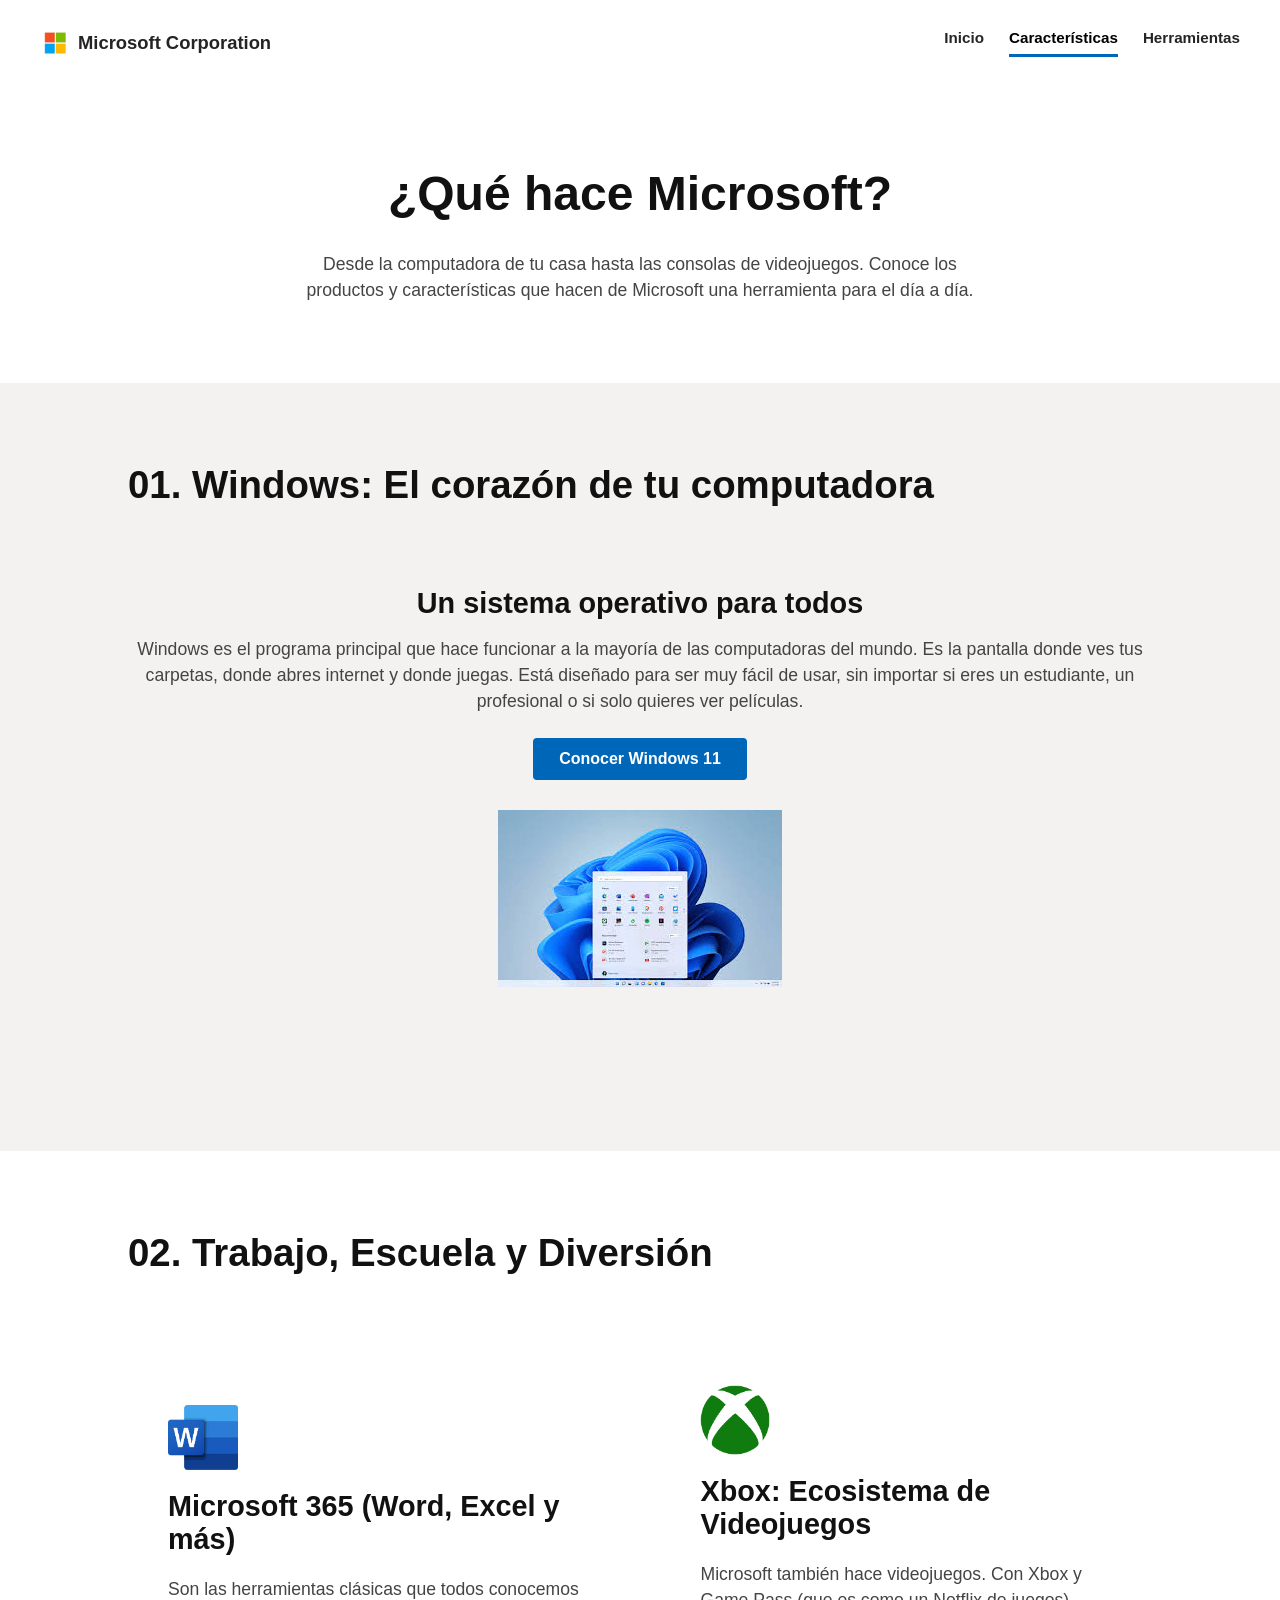
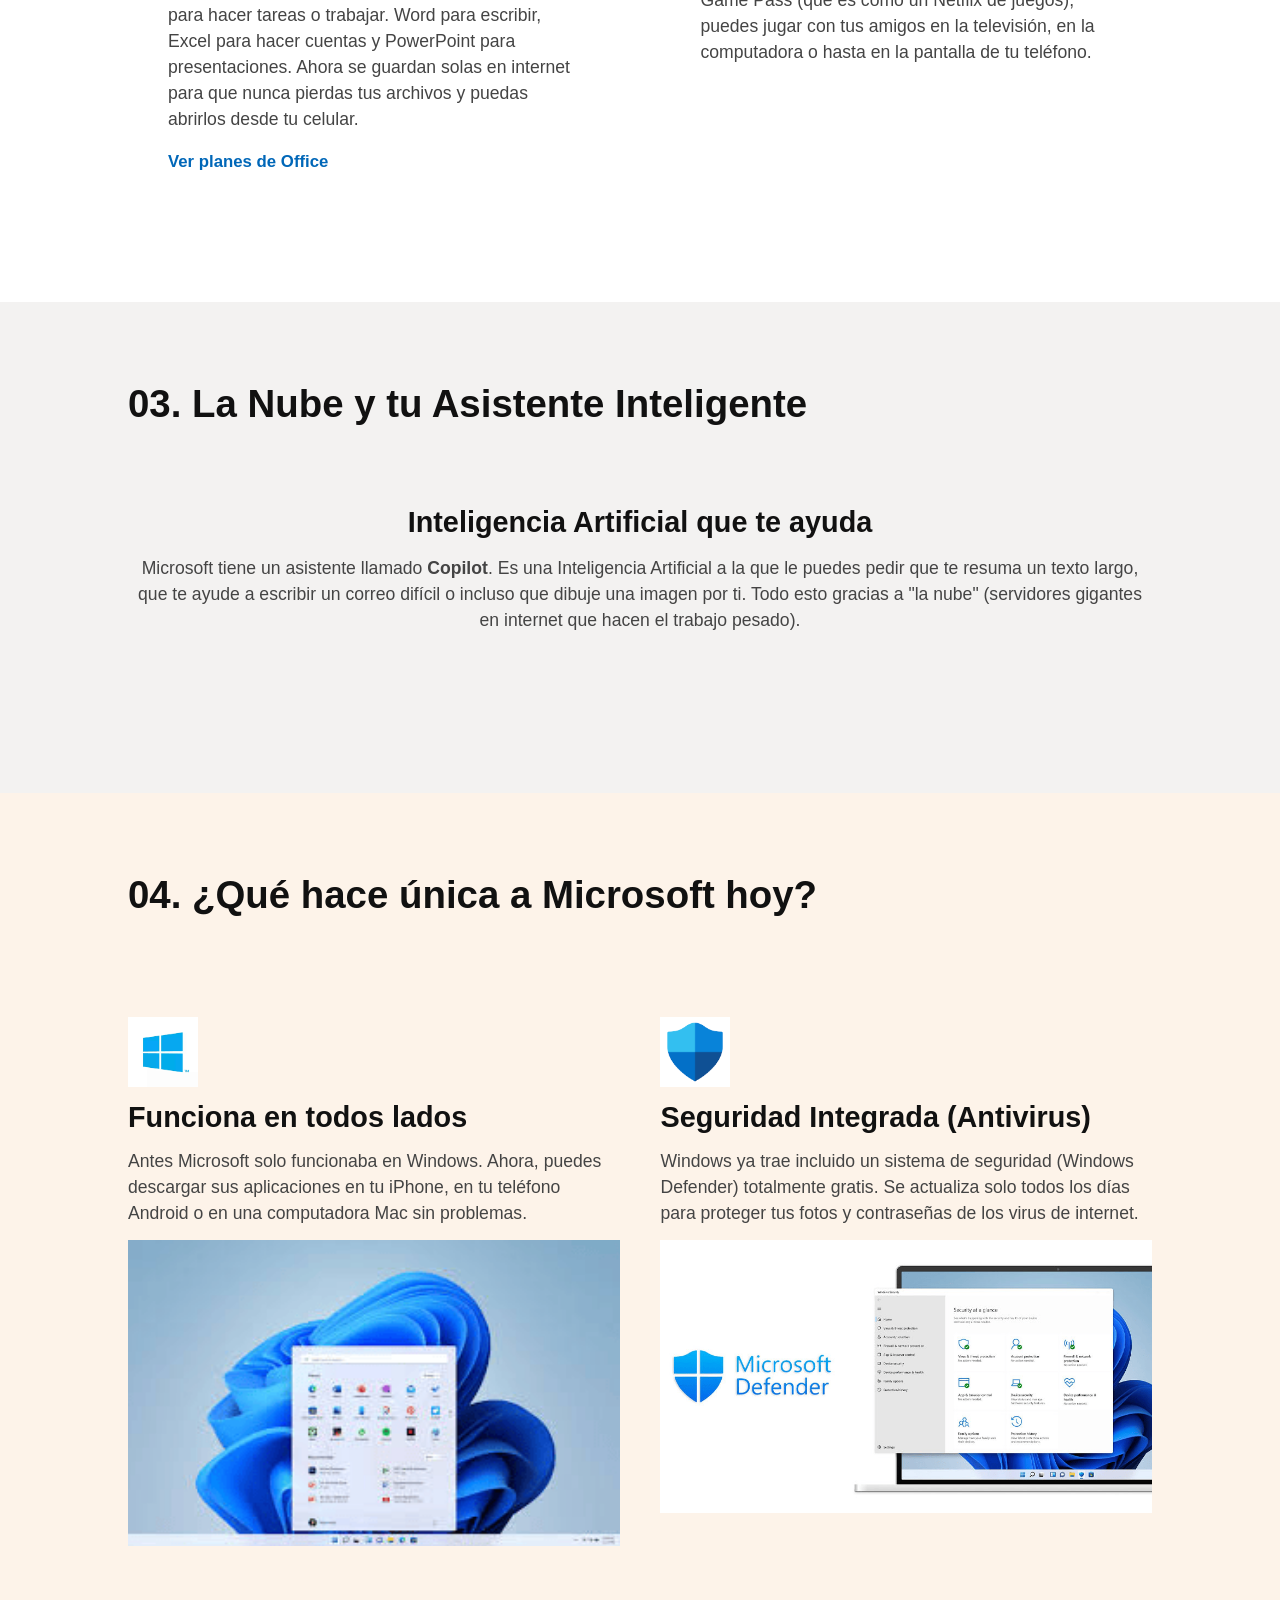
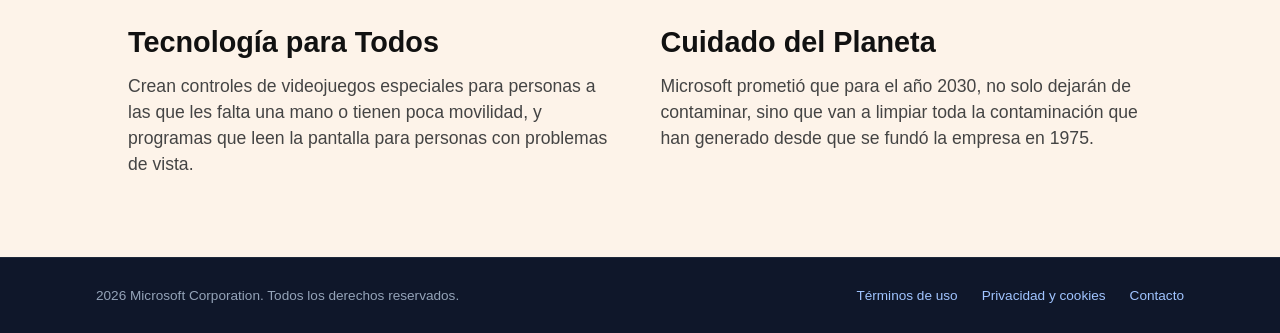
==== pages/caracteristicas.html @ bf05ff3e "saved" ====
<!DOCTYPE html>
<html lang="es">

<head>
    <meta charset="UTF-8">
    <meta name="viewport" content="width=device-width, initial-scale=1.0">
    <title>Microsoft Corporation</title>
    <link rel="stylesheet" href="../static/css/style.css">
</head>

<body>
    <header class="encabezado">
    <div class="bloque-logo">
        <img src="../static/images/descarga_(1).png" alt="Microsoft Logo" class="icono-microsoft">
        <span class="nombre-sitio">Microsoft Corporation</span>
    </div>
        <nav class="nav">
        <a href="../index.html" class="enlace-nav hover">Inicio</a>
        <a href="../pages/caracteristicas.html" class="enlace-nav-activo hover">Características</a>
        <a href="herramientas.html" class="enlace-nav hover">Herramientas</a>
        </nav>
    </header>

<main class="seccion-herramientas">
        <div class="fondo-blanco">
            <h1 class="titulo-herramientas">¿Qué hace Microsoft?</h1>
            <p class="info-herramienta" style="text-align: center; max-width: 700px; margin: 0 auto;">
                Desde la computadora de tu casa hasta las consolas de videojuegos. Conoce los productos y características que hacen de Microsoft una herramienta para el día a día.
            </p>
        </div>
        <section class="fondo-gris">
            <h2 class="funcion">01. Windows: El corazón de tu computadora</h2>
            <div class="bloque-impacto-masivo">
                <div class="bloque-impacto-texto">
                    <h3 class="titulo-herramienta">Un sistema operativo para todos</h3>
                    <p class="info-herramienta">
                        Windows es el programa principal que hace funcionar a la mayoría de las computadoras del mundo. Es la pantalla donde ves tus carpetas, donde abres internet y donde juegas. Está diseñado para ser muy fácil de usar, sin importar si eres un estudiante, un profesional o si solo quieres ver películas.
                    </p>
                    <div class="bloque-botones">
                        <button class="boton-primario-azul hover3">Conocer Windows 11</button>
                    </div>
                </div>
                <div class="contenedor-foto">
                    <img src="../static/images/escritorio_11.png" alt="Escritorio de Windows" class="imagen-rectangulo hover3">
                </div>
            </div>
        </section>
        <section class="fondo-blanco">
            <h2 class="funcion">02. Trabajo, Escuela y Diversión</h2>
            <div class="galeria-variedad-de-dos">
                <div class="tarjeta-mediana tarjeta-extensa">
                    <img src="../static/images/word.png" alt="Logo de Office" class="imagen-cuadrada-mediana hover3">
                    <h3 class="titulo-herramienta">Microsoft 365 (Word, Excel y más)</h3>
                    <p class="info-herramienta">
                        Son las herramientas clásicas que todos conocemos para hacer tareas o trabajar. Word para escribir, Excel para hacer cuentas y PowerPoint para presentaciones. Ahora se guardan solas en internet para que nunca pierdas tus archivos y puedas abrirlos desde tu celular.
                    </p>
                    <a href="#" class="enlace-letra-interactiva hover2">Ver planes de Office</a>
                </div>
                <div class="tarjeta-mediana tarjeta-compacta">
                    <img src="../static/images/xbox.png" alt="Logo de Xbox" class="imagen-cuadrada-mediana hover3">
                    <h3 class="titulo-herramienta">Xbox: Ecosistema de Videojuegos</h3>
                    <p class="info-herramienta">
                        Microsoft también hace videojuegos. Con Xbox y Game Pass (que es como un Netflix de juegos), puedes jugar con tus amigos en la televisión, en la computadora o hasta en la pantalla de tu teléfono.
                    </p>
                </div>
            </div>
        </section>
        <section class="fondo-gris">
            <h2 class="funcion">03. La Nube y tu Asistente Inteligente</h2>
            <div class="bloque-impacto-masivo">
                <div class="bloque-impacto-texto">
                    <h3 class="titulo-herramienta">Inteligencia Artificial que te ayuda</h3>
                    <p class="info-herramienta">
                        Microsoft tiene un asistente llamado <strong>Copilot</strong>. Es una Inteligencia Artificial a la que le puedes pedir que te resuma un texto largo, que te ayude a escribir un correo difícil o incluso que dibuje una imagen por ti. Todo esto gracias a "la nube" (servidores gigantes en internet que hacen el trabajo pesado).
                        </p>
                </div>
            </div>
        </section>
        <section class="fondo-crema">
            <h2 class="funcion">04. ¿Qué hace única a Microsoft hoy?</h2>
            <div class="lista-informacion-densa">
                
                <div class="bloque-texto-puro">
                    <img src="../static/images/descarga_(4).png" class="imagen-cuadrada-mediana hover3" alt="windoes11">
                    <h3 class="titulo-herramienta">Funciona en todos lados</h3>
                    <p class="info-herramienta">
                        Antes Microsoft solo funcionaba en Windows. Ahora, puedes descargar sus aplicaciones en tu iPhone, en tu teléfono Android o en una computadora Mac sin problemas.
                    </p>
                    <img src="../static/images/escritorio_11.png" class="imagen-cuadrada-grande hover3" alt="escritorio">
                </div>
                <div class="bloque-texto-puro">
                    <img src="../static/images/descarga_(3).png" class="imagen-cuadrada-mediana hover3" alt="defender1">
                    <h3 class="titulo-herramienta">Seguridad Integrada (Antivirus)</h3>
                    <p class="info-herramienta">
                        Windows ya trae incluido un sistema de seguridad (Windows Defender) totalmente gratis. Se actualiza solo todos los días para proteger tus fotos y contraseñas de los virus de internet.
                    </p>
                    <img src="../static/images/imagen_(5).png" class="imagen-cuadrada-grande hover3" alt="defender">
                </div>
                <div class="bloque-texto-puro">
                    <h3 class="titulo-herramienta">Tecnología para Todos</h3>
                    <p class="info-herramienta">
                        Crean controles de videojuegos especiales para personas a las que les falta una mano o tienen poca movilidad, y programas que leen la pantalla para personas con problemas de vista.
                    </p>
                </div>
                <div class="bloque-texto-puro">
                    <h3 class="titulo-herramienta">Cuidado del Planeta</h3>
                    <p class="info-herramienta">
                        Microsoft prometió que para el año 2030, no solo dejarán de contaminar, sino que van a limpiar toda la contaminación que han generado desde que se fundó la empresa en 1975.
                    </p>
                </div>
            </div>
        </section>
    </main>
<footer class="footer-institucional">
        <div class="contenido-footer">
            <p class="texto-copyright">2026 Microsoft Corporation. Todos los derechos reservados.</p>
            <div class="enlaces-footer">
                <a href="#" class="enlace-footer-item hover4">Términos de uso</a>
                <a href="#" class="enlace-footer-item hover4">Privacidad y cookies</a>
                <a href="#" class="enlace-footer-item hover4">Contacto</a>
            </div>
        </div>
    </footer>
</body>

</html>
---- static/css/style.css ----
* {
    margin: 0px;
    padding: 0px;
    box-sizing: border-box;
}

body {
    background-color: #ECF0F1;
    font-family: Arial, Helvetica, sans-serif;
}

.encabezado {
    width: 100%;
    display: flex;
    flex-direction: row;
    justify-content: space-between;
    align-items: center;            /* Centra verticalmente el logo y el bloque de navegación */
    padding: 20px 40px;
    box-sizing: border-box;
    background-color: #ffffff;
}

/* --- LOGO --- */
.bloque-logo {
    display: flex;
    flex-direction: row;
    align-items: center;
    gap: 8px;
}

.icono-microsoft {
    width: 30px;
}

.nombre-sitio {
    font-size: 1.15rem;
    font-weight: bold;
    color: #242424;
}

.img {
    width: 30px;
}

.nav {
    display: flex;
    align-items: center;
    gap: 25px;                      /* Separación limpia entre los tres enlaces */
    color: black;
}

.enlace {
    color: black;
    text-decoration: none;
    font-size: 1rem;
    cursor: pointer;
}

.activo {
    color: black;
}

.contenedor-principal {
    display: flex;
    justify-content: center;
    padding: 48px 16px;
}

.pie-de-pagina {
    background-color: #091F2C;
    color: #FFFFFF;
    padding: 20px 20px;
    margin-top: auto;
    font-size: 0.9rem;
}

.footer-contenido {
    display: flex;
    flex-direction: column;
    align-items: center;
    gap: 15px;
    max-width: 900px;
    margin: 0 auto;
}

.footer-enlaces {
    display: flex;
    gap: 20px;
}

.footer-enlaces a {
    color: #A0C4FF;
    text-decoration: none;
}

.boton-principal {
    background-color: #091F2C;
    color: white;
    border: none;
    padding: 12px 24px;
    font-size: 1rem;
    font-weight: 600;
    cursor: pointer;
    border-radius: 6px;
}

.boton-secundario {
    background-color: white;
    color: #091F2C;
    border: 2px solid #091F2C;
    padding: 12px 24px;
    font-size: 1rem;
    font-weight: 600;
    cursor: pointer;
    border-radius: 6px;
}

.e {
    display: block;
    margin: 0 auto;
    border-radius: 15px;
    box-shadow: 0px 5px 15px rgba(0, 0, 0, 0.2);
}

.p {
    text-align: center;
    font-size: 1.05rem;
}

.imagen-cuadrada-grande {
    width: auto;
    height: auto;
}

/* --- TRANSICIONES E INTERACCIONES --- */
.hover {
    transition: transform 0.3s ease, margin-left 1s ease;
}

.hover:hover {
    transform: scale(1.05);
    margin-left: 5px;
    color: gray;
}

.hover2 {
    transition: transform 0.3s ease, margin-right 1s ease;
}

.hover2:hover {
    transform: scale(1.1);
    margin-right: 10px;
}

.hover3 {
    transition: transform 0.3s ease, margin-right 1s ease;
}

.hover3:hover {
    transform: scale(1.1);
}

.hover4 {
    transition: transform 0.3s ease, margin-right 1s ease, color 0.3s ease;
}

.hover4:hover {
    transform: scale(1.1);
    color: #FFFFFF;
    text-decoration: underline;
}

/* INDEX o INICIO */
/* ==========================================================================
   RÉPLICA CON ALINEACIÓN SIMÉTRICA USANDO COLORES BASE
   ========================================================================== */

.body-inicio {
    margin: 0px;
    background-color: #ffffff;
}




/* ENLACES NORMALES */
.enlace-nav {
    text-decoration: none;
    font-size: 0.95rem;
    font-weight: bold;
    color: #242424;
    
    /* El secreto de la alineación: espacio abajo y un borde del mismo color del fondo */
    padding-bottom: 8px;           
    border-bottom: 3px solid #ffffff; 
    
    transition: color 0.3s ease, border-color 0.3s ease;
}

/* Transición al pasar el cursor por un enlace normal */
.enlace-nav:hover {
    color: #000000;
    border-color: #0067b8;          /* Pasa de blanco a azul de forma suave */
}

/* ENLACE ACTIVO (Ecosistema) */
.enlace-nav-activo {
    text-decoration: none;
    font-size: 0.95rem;
    font-weight: bold;
    color: #000000;
    
    /* Mismo espacio exacto para que no se desfase con los demás */
    padding-bottom: 8px;           
    border-bottom: 3px solid #0067b8; /* Su borde es azul por defecto */
    
    transition: color 0.3s ease, border-color 0.3s ease;
}

/* Al pasar el cursor sobre el activo, se mantiene azul y firme */
.enlace-nav-activo:hover {
    color: #000000;
    border-color: #0067b8;
}


/* ==========================================================================
   HOJA DE ESTILOS DE ALTA PRECISIÓN (SOLO CLASES SIMPLES)
   ========================================================================== */

body {
    margin: 0px;
    font-family: 'Segoe UI', SegoeUI, Tahoma, Geneva, Verdana, sans-serif;
    background-color: #ffffff;
    color: #242424;
    /* Gris oscuro corporativo en lugar de negro puro */
    display: flex;
    flex-direction: column;
    align-items: center;
}

.contenido-global {
    width: 100%;
    display: flex;
    flex-direction: column;
    align-items: center;
    font-family: 'Segoe UI', Tahoma, Geneva, Verdana, sans-serif;
}

/* --- HEADER / NAV SUPERIOR --- */
.navegacion-principal {
    width: 85%;
    max-width: 1600px;
    /* Evita que se deforme en pantallas gigantes */
    display: flex;
    flex-direction: row;
    justify-content: space-between;
    align-items: center;
    padding: 15px 0px;
    /* Espaciado vertical exacto */
}

.logo-contenedor {
    display: flex;
    flex-direction: row;
    align-items: center;
}

.enlace-logo {
    display: flex;
    flex-direction: row;
    align-items: center;
    gap: 12px;
    /* Separación exacta entre logo y texto */
    text-decoration: none;
    color: #242424;
}

.imagen-logo {
    width: 23px;
    /* Tamaño proporcional del icono */
}

.texto-logo {
    font-size: 1.1rem;
    font-weight: 600;
    /* Peso tipográfico corporativo semibold */
    margin: 0px;
}

.enlaces-contenedor {
    display: flex;
    flex-direction: row;
    gap: 24px;
    /* Espaciado del menú de navegación */
}

.enlace-menu {
    text-decoration: none;
    font-size: 0.9rem;
    color: #0067b8;
    /* Azul clásico institucional */
    font-weight: 500;
}

/* --- SECCIÓN 1: BIENVENIDA (Banner con contraste suave) --- */
.seccion-bienvenida {
    width: 85%;
    max-width: 1600px;
    background-color: #f2f2f2;
    /* Gris claro de fondo de los banners de MS */
    display: flex;
    flex-direction: row;
    justify-content: space-between;
    align-items: center;
    padding: 60px 50px;
    /* Mayor padding interior para dar aire al diseño */
    box-sizing: border-box;
    margin-top: 10px;
}

.texto-bienvenida {
    width: 50%;
    display: flex;
    flex-direction: column;
    gap: 16px;
}

.titulo-principal {
    font-size: 2.3rem;
    font-weight: 600;
    color: #000000;
    margin: 0px;
}

.parrafo-bienvenida {
    font-size: 1.05rem;
    line-height: 1.5;
    color: #242424;
    margin: 0px;
}

.imagen-bienvenida {
    width: 40%;
    display: flex;
    justify-content: center;
}

.imagen-bienvenida-asset {
    width: 80%;
    /* Tamaño controlado para que no sature la vista */
    height: auto;
}

/* --- SECCIÓN 2: SECTORES (Tarjetas Estilizadas) --- */
.seccion-sectores {
    width: 85%;
    max-width: 1600px;
    display: flex;
    flex-direction: column;
    padding: 60px 0px;
}

.titulo-centrado {
    font-size: 2rem;
    font-weight: 600;
    text-align: center;
    color: #242424;
    margin: 0px;
    padding-bottom: 40px;
}

.columnas-sectores {
    display: flex;
    flex-direction: row;
    justify-content: space-between;
}

.columna-sector {
    width: 31%;
    background-color: #ffffff;
    display: flex;
    flex-direction: column;
    border: 1px solid #e6e6e6;
    /* Borde suave sutil */
}

.encabezado-tarjeta {
    height: 8px;
    /* Barra de color superior delgada como en la captura */
}

/* Degradados lineales e intensidades corporativas exactas */
.barra-azul {
    background: linear-gradient(90deg, #0078d4, #00bcf2);
}

.barra-verde {
    background: linear-gradient(90deg, #107c41, #109b53);
}

.barra-morada {
    background: linear-gradient(90deg, #8660a9, #b184dd);
}

.cuerpo-tarjeta {
    padding: 24px;
    /* Espaciado generoso interno */
    display: flex;
    flex-direction: column;
    gap: 12px;
}

.titulo-tarjeta {
    font-size: 1.25rem;
    font-weight: 600;
    color: #242424;
    margin: 0px;
}

.texto-tarjeta {
    font-size: 0.95rem;
    line-height: 1.45;
    color: #616161;
    /* Gris más suave para textos secundarios */
    margin: 0px;
}

/* --- SECCIÓN 3: DESARROLLADORES (Consola) --- */
.seccion-desarrolladores {
    width: 85%;
    max-width: 1600px;
    display: flex;
    flex-direction: row;
    justify-content: space-between;
    align-items: center;
    padding: 60px 0px;
}

.texto-desarrolladores {
    width: 45%;
    display: flex;
    flex-direction: column;
    gap: 16px;
}

.titulo-desarrolladores {
    font-size: 1.8rem;
    font-weight: 600;
    color: #242424;
    margin: 0px;
}

.parrafo-desarrolladores {
    font-size: 1rem;
    line-height: 1.5;
    color: #616161;
    margin: 0px;
}

.codigo-desarrolladores {
    width: 48%;
    background-color: #1b1b1b;
    /* Fondo oscuro consola real */
    padding: 30px;
    display: flex;
    flex-direction: column;
    gap: 12px;
    box-sizing: border-box;
}

.consola {
    font-family: Consolas, 'Courier New', Courier, monospace;
    font-size: 0.9rem;
    color: #f3f3f3;
    margin: 0px;
}

.consola-exito {
    font-family: Consolas, 'Courier New', Courier, monospace;
    font-size: 0.9rem;
    color: #107c41;
    /* Verde consola de éxito */
    margin: 0px;
}



/* --- FOOTER INSTITUCIONAL --- */
.footer-institucional {
    width: 100%;
    background-color: #0f172a;
    /* Mismo color oscuro continuo */
    border-top: 1px solid #1e293b;
    /* Línea divisoria muy fina */
    display: flex;
    justify-content: center;
    padding: 30px 0px;
}

.contenido-footer {
    width: 85%;
    max-width: 1600px;
    display: flex;
    flex-direction: row;
    justify-content: space-between;
    align-items: center;
}

.texto-copyright {
    color: #94a3b8;
    font-size: 0.85rem;
    margin: 0px;
}

.enlaces-footer {
    display: flex;
    flex-direction: row;
    gap: 24px;
}

.enlace-footer-item {
    color: #A0C4FF;
    font-size: 1rem;
    text-decoration: none;
    font-size: 0.85rem;
}



/* Videos */
/* --- SECCIÓN 4: HITOS (Fondo Oscuro Continuo Completamente Limpio) --- */
.seccion-hitos-oscura {
    width: 100%;
    background-color: #0f172a;
    /* Gris azulado oscuro profundo */
    display: flex;
    flex-direction: column;
    align-items: center;
    padding: 60px 0px;
}

.contenedor-bloque-hitos {
    width: 85%;
    max-width: 1600px;
    display: flex;
    flex-direction: column;
}

.titulo-centrado-claro {
    font-size: 2rem;
    font-weight: 600;
    color: #ffffff;
    text-align: center;
    margin: 0px;
    padding-bottom: 40px;
}

.columnas-videos {
    display: flex;
    flex-direction: row;
    justify-content: space-between;
}

.tarjeta-video {
    width: 31%;
    display: flex;
    flex-direction: column;
    gap: 14px;
}

.reproductor {
    width: 100%;
    border: 1px solid #334155;
    /* Delicado borde contenedor para los reproductores */
}

.titulo-video {
    font-size: 1.15rem;
    font-weight: 600;
    color: #ffffff;
    margin: 0px;
}

.texto-video {
    font-size: 0.9rem;
    line-height: 1.4;
    color: #94a3b8;
    /* Texto claro atenuado para el contraste oscuro */
    margin: 0px;
}


/*Fin de los videos*/


/* Fin de INDEX o INICIO */

/* HERRAMIENTAS */

.body-herramientas {
    background-color: #ECF0F1; /* Ese gris claro / azulado */
}

.contenedor-principal {
    width: 100%;
}

.presentacion {
    text-align: center;
    padding: 50px 20px;
    margin: auto;
    height: 60%;
}

.titulo-herramientas {
    font-size: 3rem;
    color: #111111;
    font-weight: 700;
    padding-bottom: 30px;

    display: flex;
    justify-content: center;
}

.funcion-herramientas {
    width: 100%;
}

.funcion {
    font-size: 1.8rem;
    color: #242424;
    font-weight: 600;
    margin-bottom: 40px;
    display: flex;
    align-items: center;
    justify-content: baseline;
    padding-left: 0;
}

.seccion-herramientas {
    display: flex;
    flex-direction: column;
    width: 100%;
}

.fondo-blanco {
    background-color: #FFFFFF;
    padding-top: 80px;
    padding-bottom: 80px;
}

.fondo-gris {
    background-color: #F3F2F1;
    padding-top: 80px;
    padding-bottom: 80px;
}

.fondo-crema {
    background-color: #FDF3E9;
    padding-top: 80px;
    padding-bottom: 80px;
}

.funcion {
    font-size: 2.4rem;
    color: #111111;
    font-weight: 600;
    padding-left: 10%;
    padding-bottom: 40px;
}


.bloque-impacto-masivo {
    display: flex;
    flex-direction: column;
    align-items: center;
    text-align: center;
    padding-left: 10%;
    padding-right: 10%;
    gap: 30px;
    padding-bottom: 80px;
}

.bloque-impacto-texto {
    display: flex;
    flex-direction: column;
    align-items: center;
    gap: 16px;
}

.contenedor-foto-gigante {
    display: flex;
    width: 100%;
    max-width: 1000px;
    background-color: #FFFFFF;
    border-radius: 12px;
}

.sombra-windows {
    box-shadow: 0px 25px 55px rgba(0, 164, 239, 0.15);
}

.sombra-edge {
    box-shadow: 0px 25px 55px rgba(0, 120, 212, 0.15);
}

.imagen-rectangulo-grande {
    width: 100%;
    height: auto;
    border-radius: 12px;
}


.galeria-variedad-de-dos {
    display: flex;
    flex-direction: row;
    flex-wrap: wrap;
    justify-content: space-between;
    padding-left: 10%;
    padding-right: 10%;
    gap: 40px 0px;
}

.tarjeta-mediana {
    width: 48%;
    border-radius: 16px;
    display: flex;
    flex-direction: column;
    gap: 20px;
}

.tarjeta-extensa {
    padding: 50px 40px;
}

.tarjeta-compacta {
    padding: 30px 40px;
}

.tarjeta-word {
    background-color: #F3F7FC;
    box-shadow: 0px 15px 35px rgba(43, 87, 154, 0.06);
}

.tarjeta-excel {
    background-color: #F2F9F4;
    box-shadow: 0px 15px 35px rgba(16, 124, 65, 0.06);
}

.tarjeta-outlook {
    background-color: #F3F8FC;
    box-shadow: 0px 15px 35px rgba(0, 120, 212, 0.06);
}

.tarjeta-powerpoint {
    background-color: #FDF5F2;
    box-shadow: 0px 15px 35px rgba(183, 71, 42, 0.06);
}

.imagen-cuadrada-mediana {
    width: 70px;
    height: auto;
}
.lista-informacion-densa {
    display: flex;
    flex-direction: row;
    flex-wrap: wrap;
    justify-content: space-between;
    padding-left: 10%;
    padding-right: 10%;
    gap: 60px 0px;
}

.bloque-texto-puro {
    width: 48%;
    display: flex;
    flex-direction: column;
    gap: 14px;
    padding-top: 20px;
}

.espacio-imagen-cuadrícula {
    display: flex;
    justify-content: center;
    align-items: center;
    width: 100%;
    margin-top: 5px;
    margin-bottom: 5px;
}

.imagen-cuadrada-normal {
    width: 320px;
    max-width: 350px;
    border-radius: 6px;
}

.borde-onedrive {
    border-top: 3px solid #0078D4;
}

.borde-defender {
    border-top: 3px solid #107C41;
}

.borde-teams {
    border-top: 3px solid #6264A7;
}

.borde-onenote {
    border-top: 3px solid #80397B;
}

.borde-clipchamp {
    border-top: 3px solid #5000CC;
}

.borde-designer {
    border-top: 3px solid #FF4500;
}


.bloque-botones {
    display: flex;
    flex-direction: row;
    align-items: center;
    gap: 24px;
    padding-top: 8px;
}

.boton-primario-azul {
    background-color: #0067B8;
    color: #FFFFFF;
    font-size: 1rem;
    font-weight: 600;
    border: none;
    padding: 12px 26px;
    border-radius: 4px;
    cursor: pointer;
}

.boton-primario-azul:hover {
    background-color: #005293;
    box-shadow: 0px 4px 12px rgba(0, 103, 184, 0.3);
}

.enlace-letra-interactiva {
    font-size: 1.05rem;
    color: #0067B8;
    font-weight: 600;
    text-decoration: none;
}

.enlace-letra-interactiva:hover {
    color: #091F2C;
    text-decoration: underline;
}

.titulo-herramienta {
    font-size: 1.8rem;
    color: #111111;
    font-weight: 600;
    margin: 0;
}

.info-herramienta {
    font-size: 1.1rem;
    color: #444444;
    line-height: 26px;
    margin: 0;
}



/* Fin de HERRAMIENTAS */
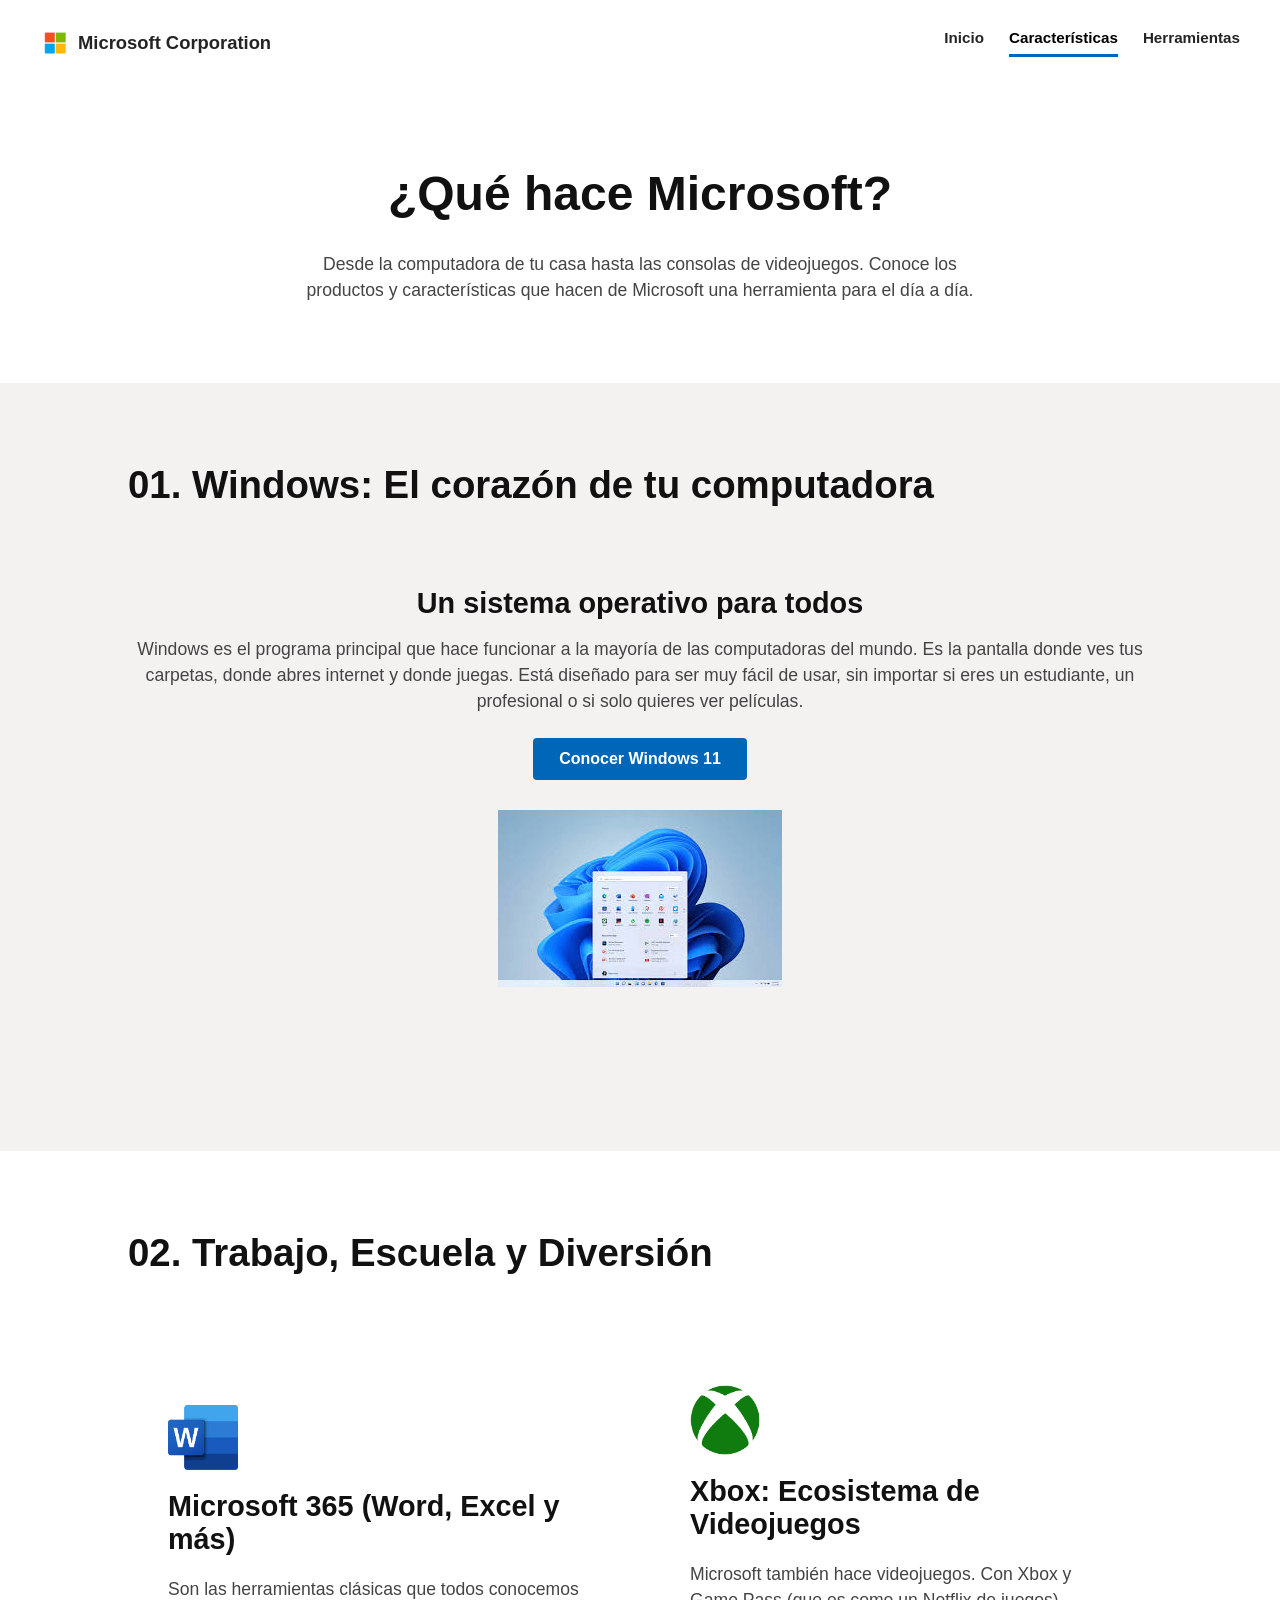
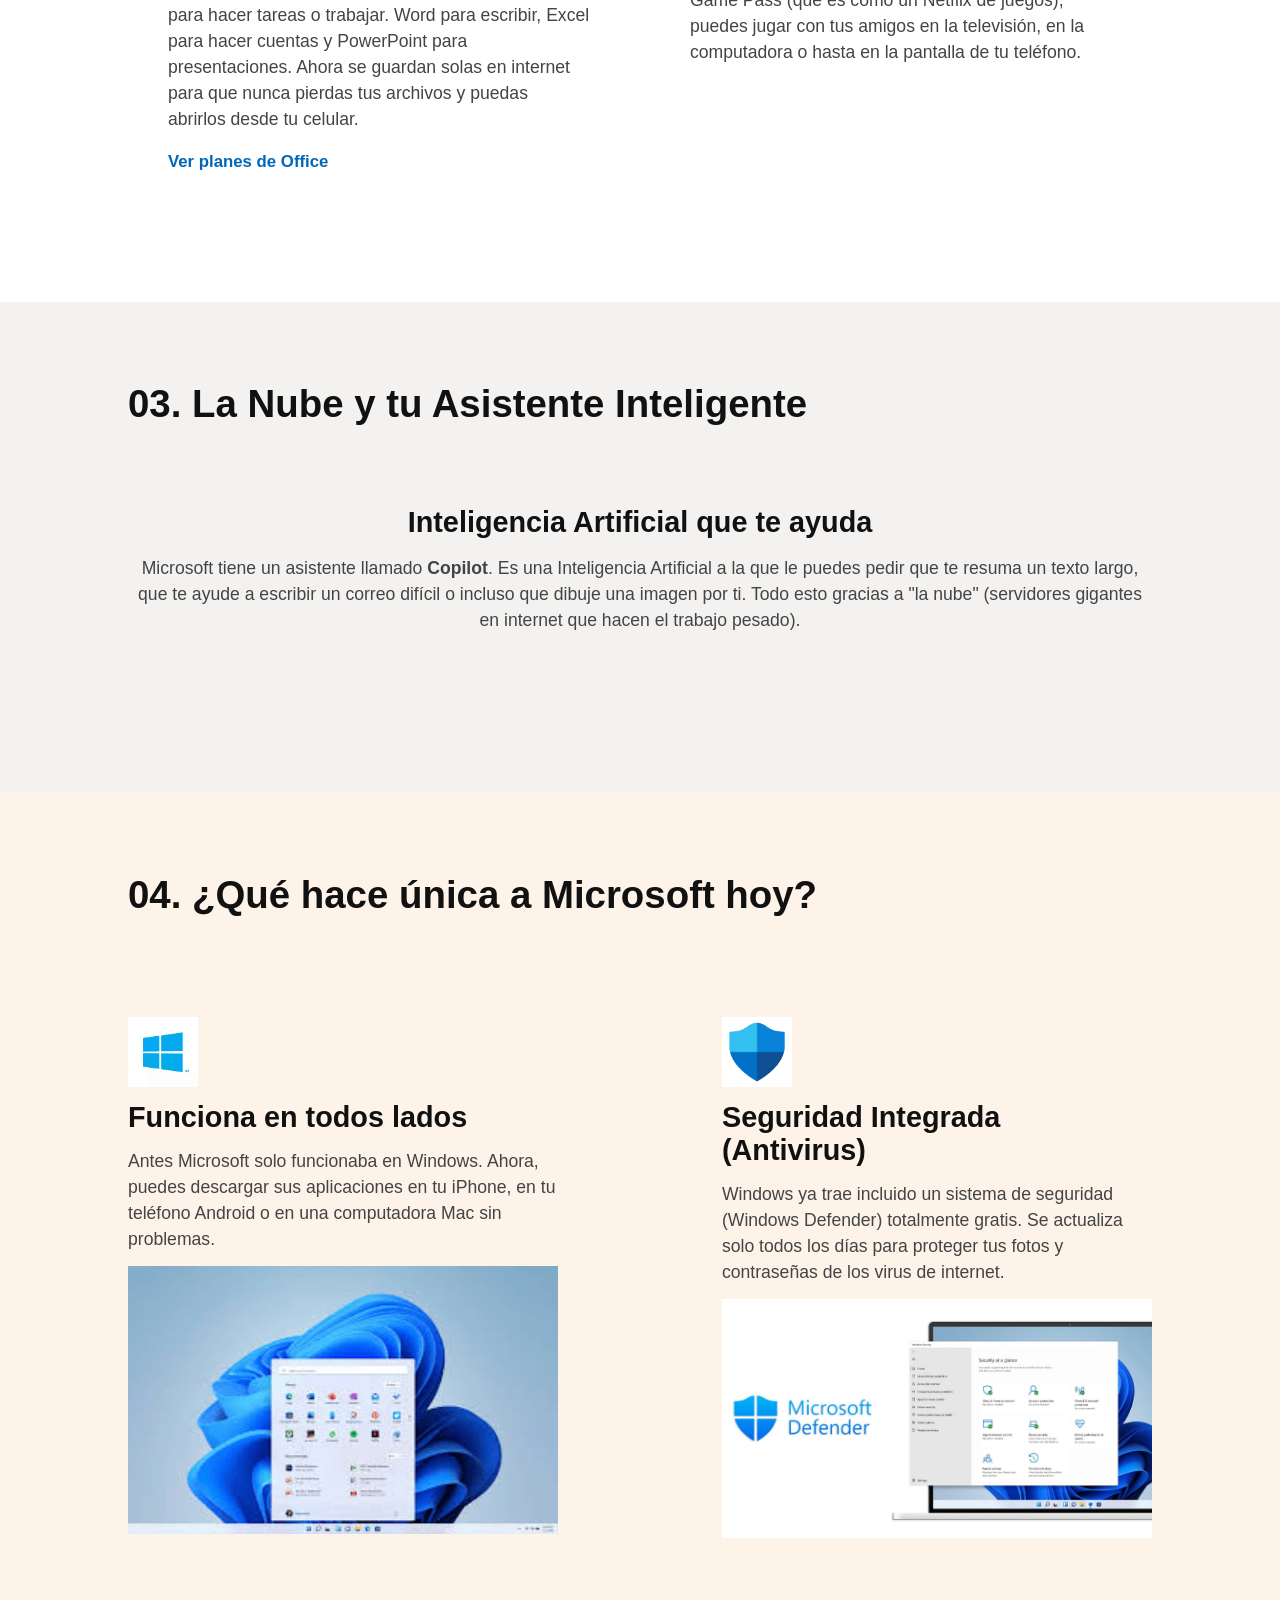
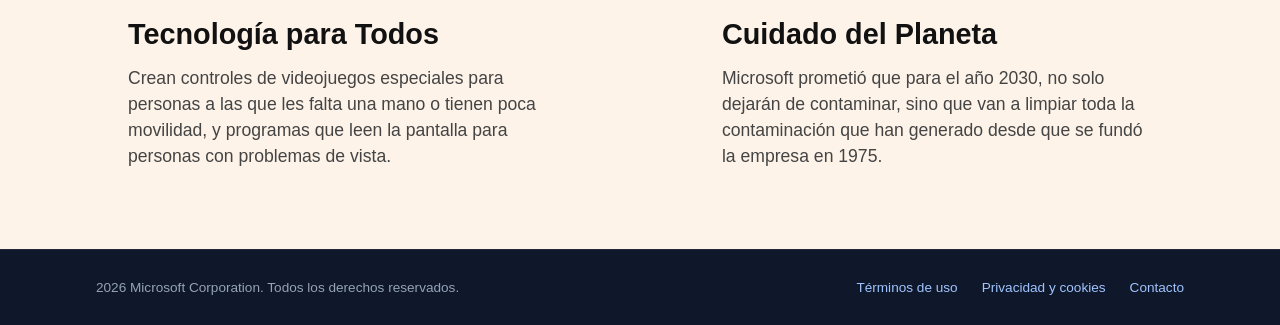
==== commit 2f85eae4: "saved" ====
--- a/pages/caracteristicas.html
+++ b/pages/caracteristicas.html
@@ -10,22 +10,23 @@
 
 <body>
     <header class="encabezado">
-    <div class="bloque-logo">
-        <img src="../static/images/descarga_(1).png" alt="Microsoft Logo" class="icono-microsoft">
-        <span class="nombre-sitio">Microsoft Corporation</span>
-    </div>
+        <div class="bloque-logo">
+            <img src="../static/images/descarga_(1).png" alt="Microsoft Logo" class="icono-microsoft">
+            <span class="nombre-sitio">Microsoft Corporation</span>
+        </div>
         <nav class="nav">
-        <a href="../index.html" class="enlace-nav hover">Inicio</a>
-        <a href="../pages/caracteristicas.html" class="enlace-nav-activo hover">Características</a>
-        <a href="herramientas.html" class="enlace-nav hover">Herramientas</a>
+            <a href="../index.html" class="enlace-nav hover">Inicio</a>
+            <a href="caracteristicas.html" class="enlace-nav-activo hover">Características</a>
+            <a href="herramientas.html" class="enlace-nav hover">Herramientas</a>
         </nav>
     </header>
 
-<main class="seccion-herramientas">
+    <main class="seccion-herramientas">
         <div class="fondo-blanco">
             <h1 class="titulo-herramientas">¿Qué hace Microsoft?</h1>
             <p class="info-herramienta" style="text-align: center; max-width: 700px; margin: 0 auto;">
-                Desde la computadora de tu casa hasta las consolas de videojuegos. Conoce los productos y características que hacen de Microsoft una herramienta para el día a día.
+                Desde la computadora de tu casa hasta las consolas de videojuegos. Conoce los productos y
+                características que hacen de Microsoft una herramienta para el día a día.
             </p>
         </div>
         <section class="fondo-gris">
@@ -34,14 +35,18 @@
                 <div class="bloque-impacto-texto">
                     <h3 class="titulo-herramienta">Un sistema operativo para todos</h3>
                     <p class="info-herramienta">
-                        Windows es el programa principal que hace funcionar a la mayoría de las computadoras del mundo. Es la pantalla donde ves tus carpetas, donde abres internet y donde juegas. Está diseñado para ser muy fácil de usar, sin importar si eres un estudiante, un profesional o si solo quieres ver películas.
+                        Windows es el programa principal que hace funcionar a la mayoría de las computadoras del mundo.
+                        Es la pantalla donde ves tus carpetas, donde abres internet y donde juegas. Está diseñado para
+                        ser muy fácil de usar, sin importar si eres un estudiante, un profesional o si solo quieres ver
+                        películas.
                     </p>
                     <div class="bloque-botones">
                         <button class="boton-primario-azul hover3">Conocer Windows 11</button>
                     </div>
                 </div>
                 <div class="contenedor-foto">
-                    <img src="../static/images/escritorio_11.png" alt="Escritorio de Windows" class="imagen-rectangulo hover3">
+                    <img src="../static/images/escritorio_11.png" alt="Escritorio de Windows"
+                        class="imagen-rectangulo hover3">
                 </div>
             </div>
         </section>
@@ -52,7 +57,9 @@
                     <img src="../static/images/word.png" alt="Logo de Office" class="imagen-cuadrada-mediana hover3">
                     <h3 class="titulo-herramienta">Microsoft 365 (Word, Excel y más)</h3>
                     <p class="info-herramienta">
-                        Son las herramientas clásicas que todos conocemos para hacer tareas o trabajar. Word para escribir, Excel para hacer cuentas y PowerPoint para presentaciones. Ahora se guardan solas en internet para que nunca pierdas tus archivos y puedas abrirlos desde tu celular.
+                        Son las herramientas clásicas que todos conocemos para hacer tareas o trabajar. Word para
+                        escribir, Excel para hacer cuentas y PowerPoint para presentaciones. Ahora se guardan solas en
+                        internet para que nunca pierdas tus archivos y puedas abrirlos desde tu celular.
                     </p>
                     <a href="#" class="enlace-letra-interactiva hover2">Ver planes de Office</a>
                 </div>
@@ -60,7 +67,9 @@
                     <img src="../static/images/xbox.png" alt="Logo de Xbox" class="imagen-cuadrada-mediana hover3">
                     <h3 class="titulo-herramienta">Xbox: Ecosistema de Videojuegos</h3>
                     <p class="info-herramienta">
-                        Microsoft también hace videojuegos. Con Xbox y Game Pass (que es como un Netflix de juegos), puedes jugar con tus amigos en la televisión, en la computadora o hasta en la pantalla de tu teléfono.
+                        Microsoft también hace videojuegos. Con Xbox y Game Pass (que es como un Netflix de juegos),
+                        puedes jugar con tus amigos en la televisión, en la computadora o hasta en la pantalla de tu
+                        teléfono.
                     </p>
                 </div>
             </div>
@@ -71,47 +80,55 @@
                 <div class="bloque-impacto-texto">
                     <h3 class="titulo-herramienta">Inteligencia Artificial que te ayuda</h3>
                     <p class="info-herramienta">
-                        Microsoft tiene un asistente llamado <strong>Copilot</strong>. Es una Inteligencia Artificial a la que le puedes pedir que te resuma un texto largo, que te ayude a escribir un correo difícil o incluso que dibuje una imagen por ti. Todo esto gracias a "la nube" (servidores gigantes en internet que hacen el trabajo pesado).
-                        </p>
+                        Microsoft tiene un asistente llamado <strong>Copilot</strong>. Es una Inteligencia Artificial a
+                        la que le puedes pedir que te resuma un texto largo, que te ayude a escribir un correo difícil o
+                        incluso que dibuje una imagen por ti. Todo esto gracias a "la nube" (servidores gigantes en
+                        internet que hacen el trabajo pesado).
+                    </p>
                 </div>
             </div>
         </section>
         <section class="fondo-crema">
             <h2 class="funcion">04. ¿Qué hace única a Microsoft hoy?</h2>
             <div class="lista-informacion-densa">
-                
+
                 <div class="bloque-texto-puro">
                     <img src="../static/images/descarga_(4).png" class="imagen-cuadrada-mediana hover3" alt="windoes11">
                     <h3 class="titulo-herramienta">Funciona en todos lados</h3>
                     <p class="info-herramienta">
-                        Antes Microsoft solo funcionaba en Windows. Ahora, puedes descargar sus aplicaciones en tu iPhone, en tu teléfono Android o en una computadora Mac sin problemas.
+                        Antes Microsoft solo funcionaba en Windows. Ahora, puedes descargar sus aplicaciones en tu
+                        iPhone, en tu teléfono Android o en una computadora Mac sin problemas.
                     </p>
-                    <img src="../static/images/escritorio_11.png" class="imagen-cuadrada-grande hover3" alt="escritorio">
+                    <img src="../static/images/escritorio_11.png" class="imagen-cuadrada-grande hover3"
+                        alt="escritorio">
                 </div>
                 <div class="bloque-texto-puro">
                     <img src="../static/images/descarga_(3).png" class="imagen-cuadrada-mediana hover3" alt="defender1">
                     <h3 class="titulo-herramienta">Seguridad Integrada (Antivirus)</h3>
                     <p class="info-herramienta">
-                        Windows ya trae incluido un sistema de seguridad (Windows Defender) totalmente gratis. Se actualiza solo todos los días para proteger tus fotos y contraseñas de los virus de internet.
+                        Windows ya trae incluido un sistema de seguridad (Windows Defender) totalmente gratis. Se
+                        actualiza solo todos los días para proteger tus fotos y contraseñas de los virus de internet.
                     </p>
                     <img src="../static/images/imagen_(5).png" class="imagen-cuadrada-grande hover3" alt="defender">
                 </div>
                 <div class="bloque-texto-puro">
                     <h3 class="titulo-herramienta">Tecnología para Todos</h3>
                     <p class="info-herramienta">
-                        Crean controles de videojuegos especiales para personas a las que les falta una mano o tienen poca movilidad, y programas que leen la pantalla para personas con problemas de vista.
+                        Crean controles de videojuegos especiales para personas a las que les falta una mano o tienen
+                        poca movilidad, y programas que leen la pantalla para personas con problemas de vista.
                     </p>
                 </div>
                 <div class="bloque-texto-puro">
                     <h3 class="titulo-herramienta">Cuidado del Planeta</h3>
                     <p class="info-herramienta">
-                        Microsoft prometió que para el año 2030, no solo dejarán de contaminar, sino que van a limpiar toda la contaminación que han generado desde que se fundó la empresa en 1975.
+                        Microsoft prometió que para el año 2030, no solo dejarán de contaminar, sino que van a limpiar
+                        toda la contaminación que han generado desde que se fundó la empresa en 1975.
                     </p>
                 </div>
             </div>
         </section>
     </main>
-<footer class="footer-institucional">
+    <footer class="footer-institucional">
         <div class="contenido-footer">
             <p class="texto-copyright">2026 Microsoft Corporation. Todos los derechos reservados.</p>
             <div class="enlaces-footer">
@@ -121,6 +138,8 @@
             </div>
         </div>
     </footer>
+
+    <script src="static/js/main.js" defer></script>
 </body>
 
 </html>
--- a/static/css/style.css
+++ b/static/css/style.css
@@ -14,13 +14,12 @@
     display: flex;
     flex-direction: row;
     justify-content: space-between;
-    align-items: center;            /* Centra verticalmente el logo y el bloque de navegación */
+    align-items: center;
     padding: 20px 40px;
     box-sizing: border-box;
     background-color: #ffffff;
 }
 
-/* --- LOGO --- */
 .bloque-logo {
     display: flex;
     flex-direction: row;
@@ -45,19 +44,42 @@
 .nav {
     display: flex;
     align-items: center;
-    gap: 25px;                      /* Separación limpia entre los tres enlaces */
+    gap: 25px;
     color: black;
 }
 
-.enlace {
-    color: black;
+.enlace-nav {
     text-decoration: none;
-    font-size: 1rem;
-    cursor: pointer;
-}
-
-.activo {
-    color: black;
+    font-size: 0.95rem;
+    font-weight: bold;
+    color: #242424;
+
+    padding-bottom: 8px;
+    border-bottom: 3px solid #ffffff;
+
+    transition: color 0.3s ease, border-color 0.3s ease;
+}
+
+.enlace-nav:hover {
+    color: #000000;
+    border-color: #0067b8;
+}
+
+.enlace-nav-activo {
+    text-decoration: none;
+    font-size: 0.95rem;
+    font-weight: bold;
+    color: #000000;
+
+    padding-bottom: 8px;
+    border-bottom: 3px solid #0067b8;
+
+    transition: color 0.3s ease, border 1px 0.3s ease;
+}
+
+.enlace-nav-activo:hover {
+    color: #000000;
+    border-color: #0067b8;
 }
 
 .contenedor-principal {
@@ -132,7 +154,6 @@
     height: auto;
 }
 
-/* --- TRANSICIONES E INTERACCIONES --- */
 .hover {
     transition: transform 0.3s ease, margin-left 1s ease;
 }
@@ -171,69 +192,16 @@
 }
 
 /* INDEX o INICIO */
-/* ==========================================================================
-   RÉPLICA CON ALINEACIÓN SIMÉTRICA USANDO COLORES BASE
-   ========================================================================== */
-
 .body-inicio {
     margin: 0px;
     background-color: #ffffff;
 }
-
-
-
-
-/* ENLACES NORMALES */
-.enlace-nav {
-    text-decoration: none;
-    font-size: 0.95rem;
-    font-weight: bold;
-    color: #242424;
-    
-    /* El secreto de la alineación: espacio abajo y un borde del mismo color del fondo */
-    padding-bottom: 8px;           
-    border-bottom: 3px solid #ffffff; 
-    
-    transition: color 0.3s ease, border-color 0.3s ease;
-}
-
-/* Transición al pasar el cursor por un enlace normal */
-.enlace-nav:hover {
-    color: #000000;
-    border-color: #0067b8;          /* Pasa de blanco a azul de forma suave */
-}
-
-/* ENLACE ACTIVO (Ecosistema) */
-.enlace-nav-activo {
-    text-decoration: none;
-    font-size: 0.95rem;
-    font-weight: bold;
-    color: #000000;
-    
-    /* Mismo espacio exacto para que no se desfase con los demás */
-    padding-bottom: 8px;           
-    border-bottom: 3px solid #0067b8; /* Su borde es azul por defecto */
-    
-    transition: color 0.3s ease, border-color 0.3s ease;
-}
-
-/* Al pasar el cursor sobre el activo, se mantiene azul y firme */
-.enlace-nav-activo:hover {
-    color: #000000;
-    border-color: #0067b8;
-}
-
-
-/* ==========================================================================
-   HOJA DE ESTILOS DE ALTA PRECISIÓN (SOLO CLASES SIMPLES)
-   ========================================================================== */
 
 body {
     margin: 0px;
     font-family: 'Segoe UI', SegoeUI, Tahoma, Geneva, Verdana, sans-serif;
     background-color: #ffffff;
     color: #242424;
-    /* Gris oscuro corporativo en lugar de negro puro */
     display: flex;
     flex-direction: column;
     align-items: center;
@@ -247,17 +215,14 @@
     font-family: 'Segoe UI', Tahoma, Geneva, Verdana, sans-serif;
 }
 
-/* --- HEADER / NAV SUPERIOR --- */
 .navegacion-principal {
     width: 85%;
     max-width: 1600px;
-    /* Evita que se deforme en pantallas gigantes */
     display: flex;
     flex-direction: row;
     justify-content: space-between;
     align-items: center;
     padding: 15px 0px;
-    /* Espaciado vertical exacto */
 }
 
 .logo-contenedor {
@@ -271,20 +236,17 @@
     flex-direction: row;
     align-items: center;
     gap: 12px;
-    /* Separación exacta entre logo y texto */
     text-decoration: none;
     color: #242424;
 }
 
 .imagen-logo {
     width: 23px;
-    /* Tamaño proporcional del icono */
 }
 
 .texto-logo {
     font-size: 1.1rem;
     font-weight: 600;
-    /* Peso tipográfico corporativo semibold */
     margin: 0px;
 }
 
@@ -292,29 +254,24 @@
     display: flex;
     flex-direction: row;
     gap: 24px;
-    /* Espaciado del menú de navegación */
 }
 
 .enlace-menu {
     text-decoration: none;
     font-size: 0.9rem;
     color: #0067b8;
-    /* Azul clásico institucional */
     font-weight: 500;
 }
 
-/* --- SECCIÓN 1: BIENVENIDA (Banner con contraste suave) --- */
 .seccion-bienvenida {
     width: 85%;
     max-width: 1600px;
     background-color: #f2f2f2;
-    /* Gris claro de fondo de los banners de MS */
     display: flex;
     flex-direction: row;
     justify-content: space-between;
     align-items: center;
     padding: 60px 50px;
-    /* Mayor padding interior para dar aire al diseño */
     box-sizing: border-box;
     margin-top: 10px;
 }
@@ -348,11 +305,9 @@
 
 .imagen-bienvenida-asset {
     width: 80%;
-    /* Tamaño controlado para que no sature la vista */
     height: auto;
 }
 
-/* --- SECCIÓN 2: SECTORES (Tarjetas Estilizadas) --- */
 .seccion-sectores {
     width: 85%;
     max-width: 1600px;
@@ -374,6 +329,8 @@
     display: flex;
     flex-direction: row;
     justify-content: space-between;
+    flex-wrap: wrap;
+    gap: 30px;
 }
 
 .columna-sector {
@@ -382,30 +339,12 @@
     display: flex;
     flex-direction: column;
     border: 1px solid #e6e6e6;
-    /* Borde suave sutil */
-}
-
-.encabezado-tarjeta {
-    height: 8px;
-    /* Barra de color superior delgada como en la captura */
-}
-
-/* Degradados lineales e intensidades corporativas exactas */
-.barra-azul {
-    background: linear-gradient(90deg, #0078d4, #00bcf2);
-}
-
-.barra-verde {
-    background: linear-gradient(90deg, #107c41, #109b53);
-}
-
-.barra-morada {
-    background: linear-gradient(90deg, #8660a9, #b184dd);
+    flex: 1;
+    min-width: 250px;
 }
 
 .cuerpo-tarjeta {
     padding: 24px;
-    /* Espaciado generoso interno */
     display: flex;
     flex-direction: column;
     gap: 12px;
@@ -422,11 +361,9 @@
     font-size: 0.95rem;
     line-height: 1.45;
     color: #616161;
-    /* Gris más suave para textos secundarios */
-    margin: 0px;
-}
-
-/* --- SECCIÓN 3: DESARROLLADORES (Consola) --- */
+    margin: 0px;
+}
+
 .seccion-desarrolladores {
     width: 85%;
     max-width: 1600px;
@@ -461,7 +398,6 @@
 .codigo-desarrolladores {
     width: 48%;
     background-color: #1b1b1b;
-    /* Fondo oscuro consola real */
     padding: 30px;
     display: flex;
     flex-direction: column;
@@ -480,19 +416,15 @@
     font-family: Consolas, 'Courier New', Courier, monospace;
     font-size: 0.9rem;
     color: #107c41;
-    /* Verde consola de éxito */
-    margin: 0px;
-}
-
-
-
-/* --- FOOTER INSTITUCIONAL --- */
+    margin: 0px;
+}
+
+
+
 .footer-institucional {
     width: 100%;
     background-color: #0f172a;
-    /* Mismo color oscuro continuo */
     border-top: 1px solid #1e293b;
-    /* Línea divisoria muy fina */
     display: flex;
     justify-content: center;
     padding: 30px 0px;
@@ -529,11 +461,9 @@
 
 
 /* Videos */
-/* --- SECCIÓN 4: HITOS (Fondo Oscuro Continuo Completamente Limpio) --- */
 .seccion-hitos-oscura {
     width: 100%;
     background-color: #0f172a;
-    /* Gris azulado oscuro profundo */
     display: flex;
     flex-direction: column;
     align-items: center;
@@ -560,6 +490,8 @@
     display: flex;
     flex-direction: row;
     justify-content: space-between;
+    flex-wrap: wrap;
+    gap: 30px;
 }
 
 .tarjeta-video {
@@ -567,12 +499,15 @@
     display: flex;
     flex-direction: column;
     gap: 14px;
+    flex: 1;
+    min-width: 250px;
 }
 
 .reproductor {
     width: 100%;
+    max-width: 100%;
     border: 1px solid #334155;
-    /* Delicado borde contenedor para los reproductores */
+    height: auto;
 }
 
 .titulo-video {
@@ -586,7 +521,6 @@
     font-size: 0.9rem;
     line-height: 1.4;
     color: #94a3b8;
-    /* Texto claro atenuado para el contraste oscuro */
     margin: 0px;
 }
 
@@ -599,7 +533,7 @@
 /* HERRAMIENTAS */
 
 .body-herramientas {
-    background-color: #ECF0F1; /* Ese gris claro / azulado */
+    background-color: #ECF0F1;
 }
 
 .contenedor-principal {
@@ -714,16 +648,24 @@
 
 .galeria-variedad-de-dos {
     display: flex;
-    flex-direction: row;
     flex-wrap: wrap;
     justify-content: space-between;
-    padding-left: 10%;
-    padding-right: 10%;
-    gap: 40px 0px;
+    gap: 40px 20px;
+    padding: 0 10%;
+}
+
+.tarjeta-de-dos {
+    display: flex;
+    flex-wrap: wrap;
+    flex-direction: row;
+    width: 100%;
+    justify-content: space-between;
+    gap: 30px;
 }
 
 .tarjeta-mediana {
-    width: 48%;
+    flex: 1;
+    min-width: 280px;
     border-radius: 16px;
     display: flex;
     flex-direction: column;
@@ -762,6 +704,7 @@
     width: 70px;
     height: auto;
 }
+
 .lista-informacion-densa {
     display: flex;
     flex-direction: row;
@@ -773,7 +716,7 @@
 }
 
 .bloque-texto-puro {
-    width: 48%;
+    width: 42%;
     display: flex;
     flex-direction: column;
     gap: 14px;
@@ -790,8 +733,8 @@
 }
 
 .imagen-cuadrada-normal {
-    width: 320px;
-    max-width: 350px;
+    width: 75%;
+    max-width: 75%;
     border-radius: 6px;
 }
 
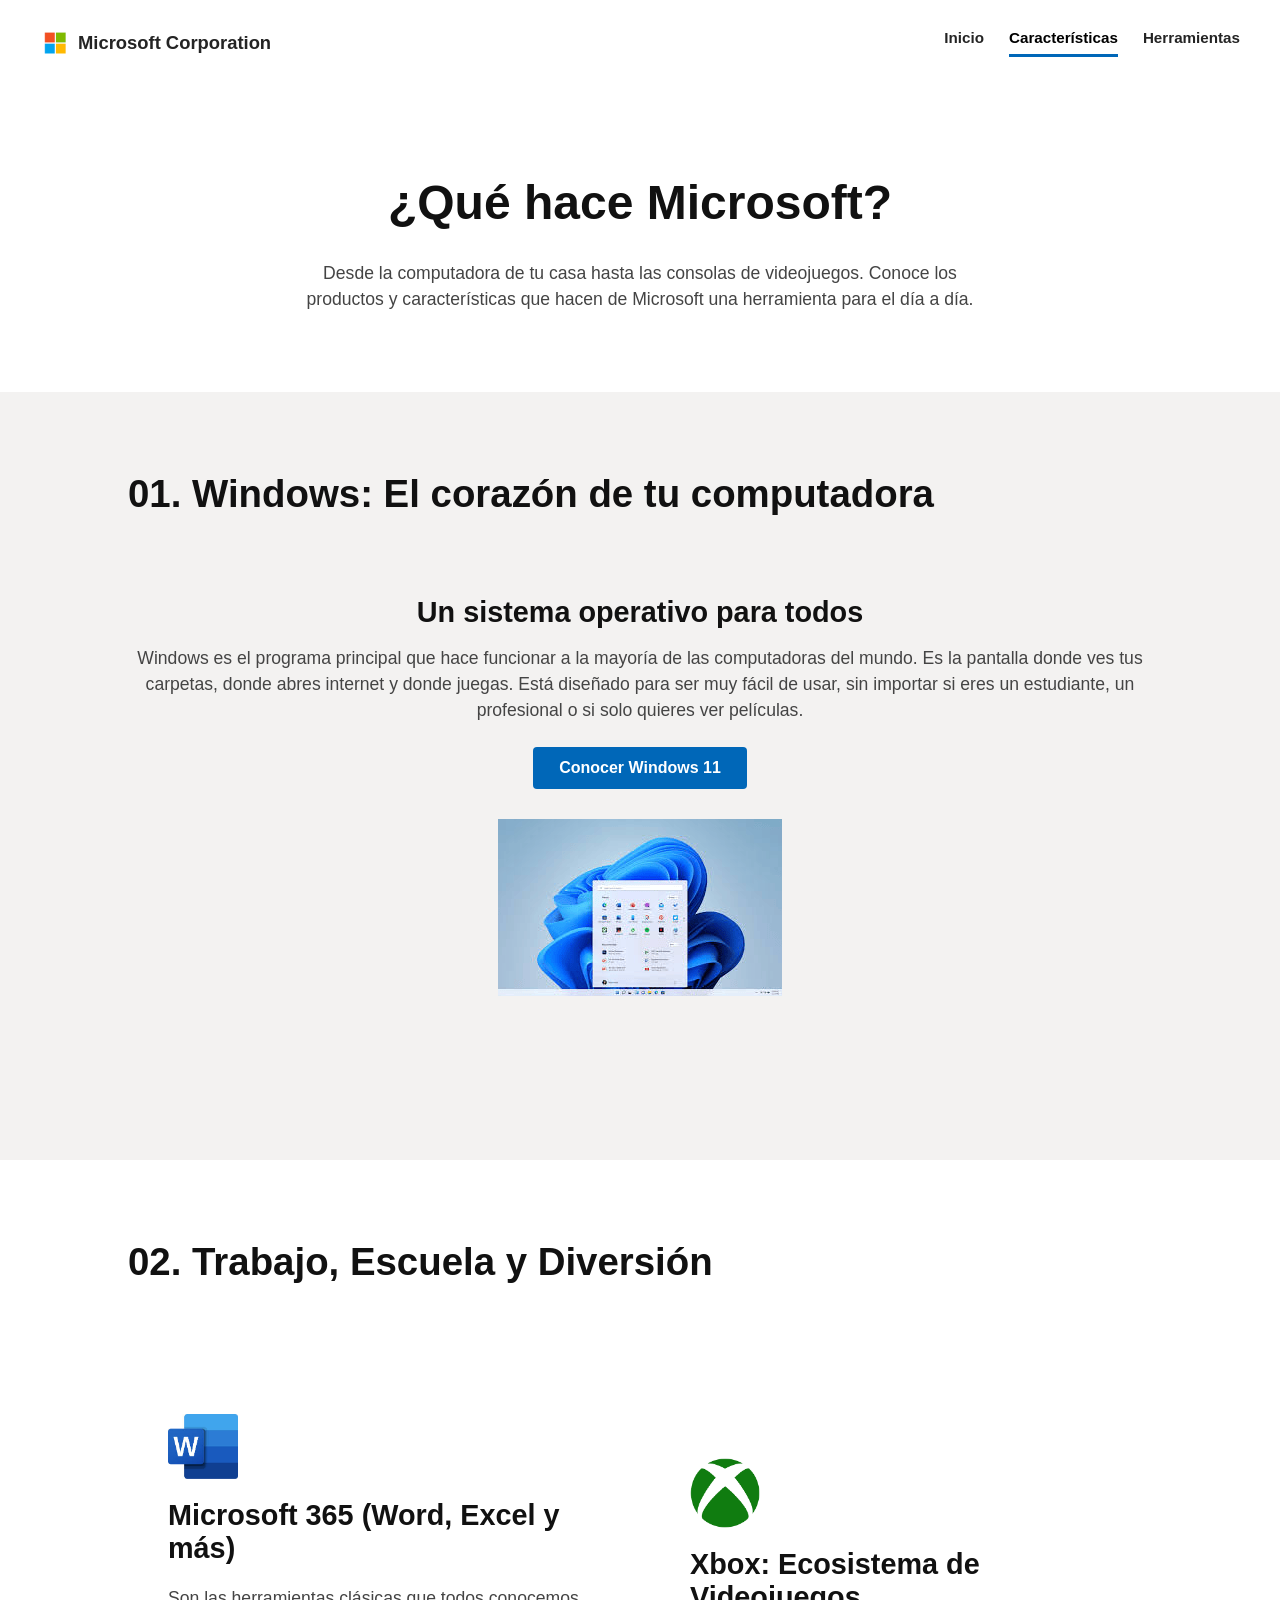
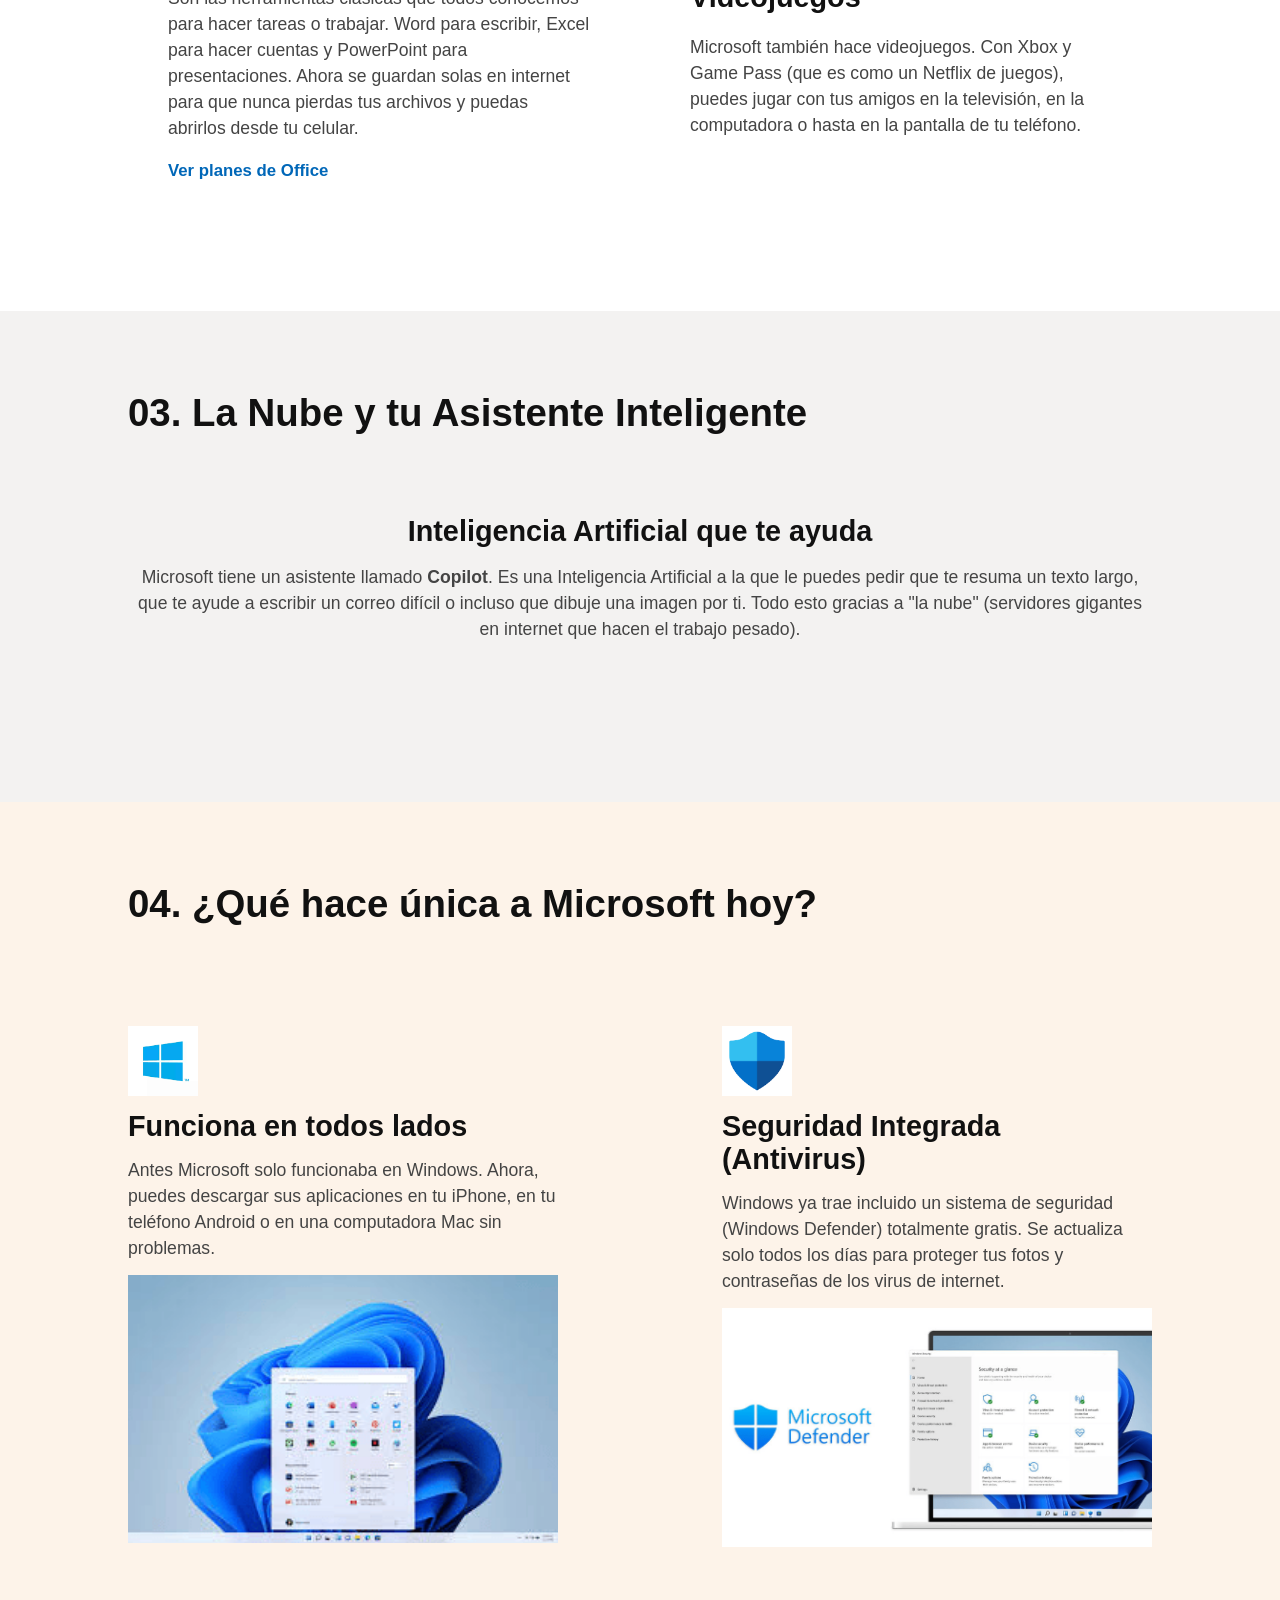
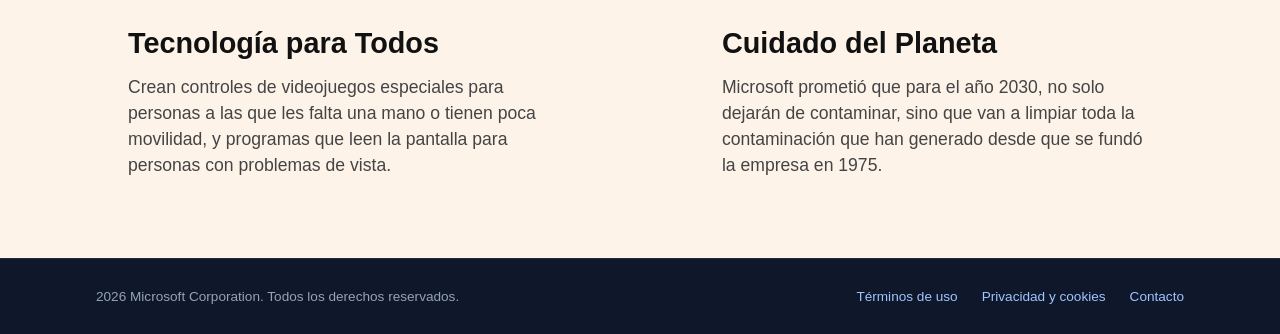
==== commit 0147582c: "saved" ====
--- a/pages/caracteristicas.html
+++ b/pages/caracteristicas.html
@@ -8,9 +8,9 @@
     <link rel="stylesheet" href="../static/css/style.css">
 </head>
 
-<body>
+<body class="body-caracteristicas">
     <header class="encabezado">
-        <div class="bloque-logo">
+        <div class="bloque-logo hover2">
             <img src="../static/images/descarga_(1).png" alt="Microsoft Logo" class="icono-microsoft">
             <span class="nombre-sitio">Microsoft Corporation</span>
         </div>
@@ -21,7 +21,7 @@
         </nav>
     </header>
 
-    <main class="seccion-herramientas">
+    <main class="seccion-caracteristicas">
         <div class="fondo-blanco">
             <h1 class="titulo-herramientas">¿Qué hace Microsoft?</h1>
             <p class="info-herramienta" style="text-align: center; max-width: 700px; margin: 0 auto;">
@@ -139,7 +139,7 @@
         </div>
     </footer>
 
-    <script src="static/js/main.js" defer></script>
+    <script src="../static/js/script.js"></script>
 </body>
 
 </html>
--- a/static/css/style.css
+++ b/static/css/style.css
@@ -18,6 +18,7 @@
     padding: 20px 40px;
     box-sizing: border-box;
     background-color: #ffffff;
+    position: fixed;
 }
 
 .bloque-logo {
@@ -86,6 +87,7 @@
     display: flex;
     justify-content: center;
     padding: 48px 16px;
+    margin-top: 95px;
 }
 
 .pie-de-pagina {
@@ -160,7 +162,6 @@
 
 .hover:hover {
     transform: scale(1.05);
-    margin-left: 5px;
     color: gray;
 }
 
@@ -191,16 +192,28 @@
     text-decoration: underline;
 }
 
+.body-caracteristicas {
+    margin: 0;
+    background-color: #ffffff;
+    font-family: 'Segoe UI', SegoeUI, Tahoma, Geneva, Verdana, sans-serif;
+    color: #242424;
+    display: flex;
+    flex-direction: column;
+    align-items: center;
+}
+
+.seccion-caracteristicas {
+    display: flex;
+    flex-direction: column;
+    width: 100%;
+    margin-top: 95px;
+}
+
 /* INDEX o INICIO */
 .body-inicio {
-    margin: 0px;
+    margin: 0;
     background-color: #ffffff;
-}
-
-body {
-    margin: 0px;
     font-family: 'Segoe UI', SegoeUI, Tahoma, Geneva, Verdana, sans-serif;
-    background-color: #ffffff;
     color: #242424;
     display: flex;
     flex-direction: column;
@@ -212,7 +225,7 @@
     display: flex;
     flex-direction: column;
     align-items: center;
-    font-family: 'Segoe UI', Tahoma, Geneva, Verdana, sans-serif;
+    margin-top: 95px;
 }
 
 .navegacion-principal {
@@ -669,6 +682,7 @@
     border-radius: 16px;
     display: flex;
     flex-direction: column;
+    justify-content: center;
     gap: 20px;
 }
 
@@ -797,6 +811,13 @@
 .enlace-letra-interactiva:hover {
     color: #091F2C;
     text-decoration: underline;
+}
+
+.centrado {
+    width: 50%;
+    display: flex;
+    justify-content: baseline;
+    align-items: center;
 }
 
 .titulo-herramienta {
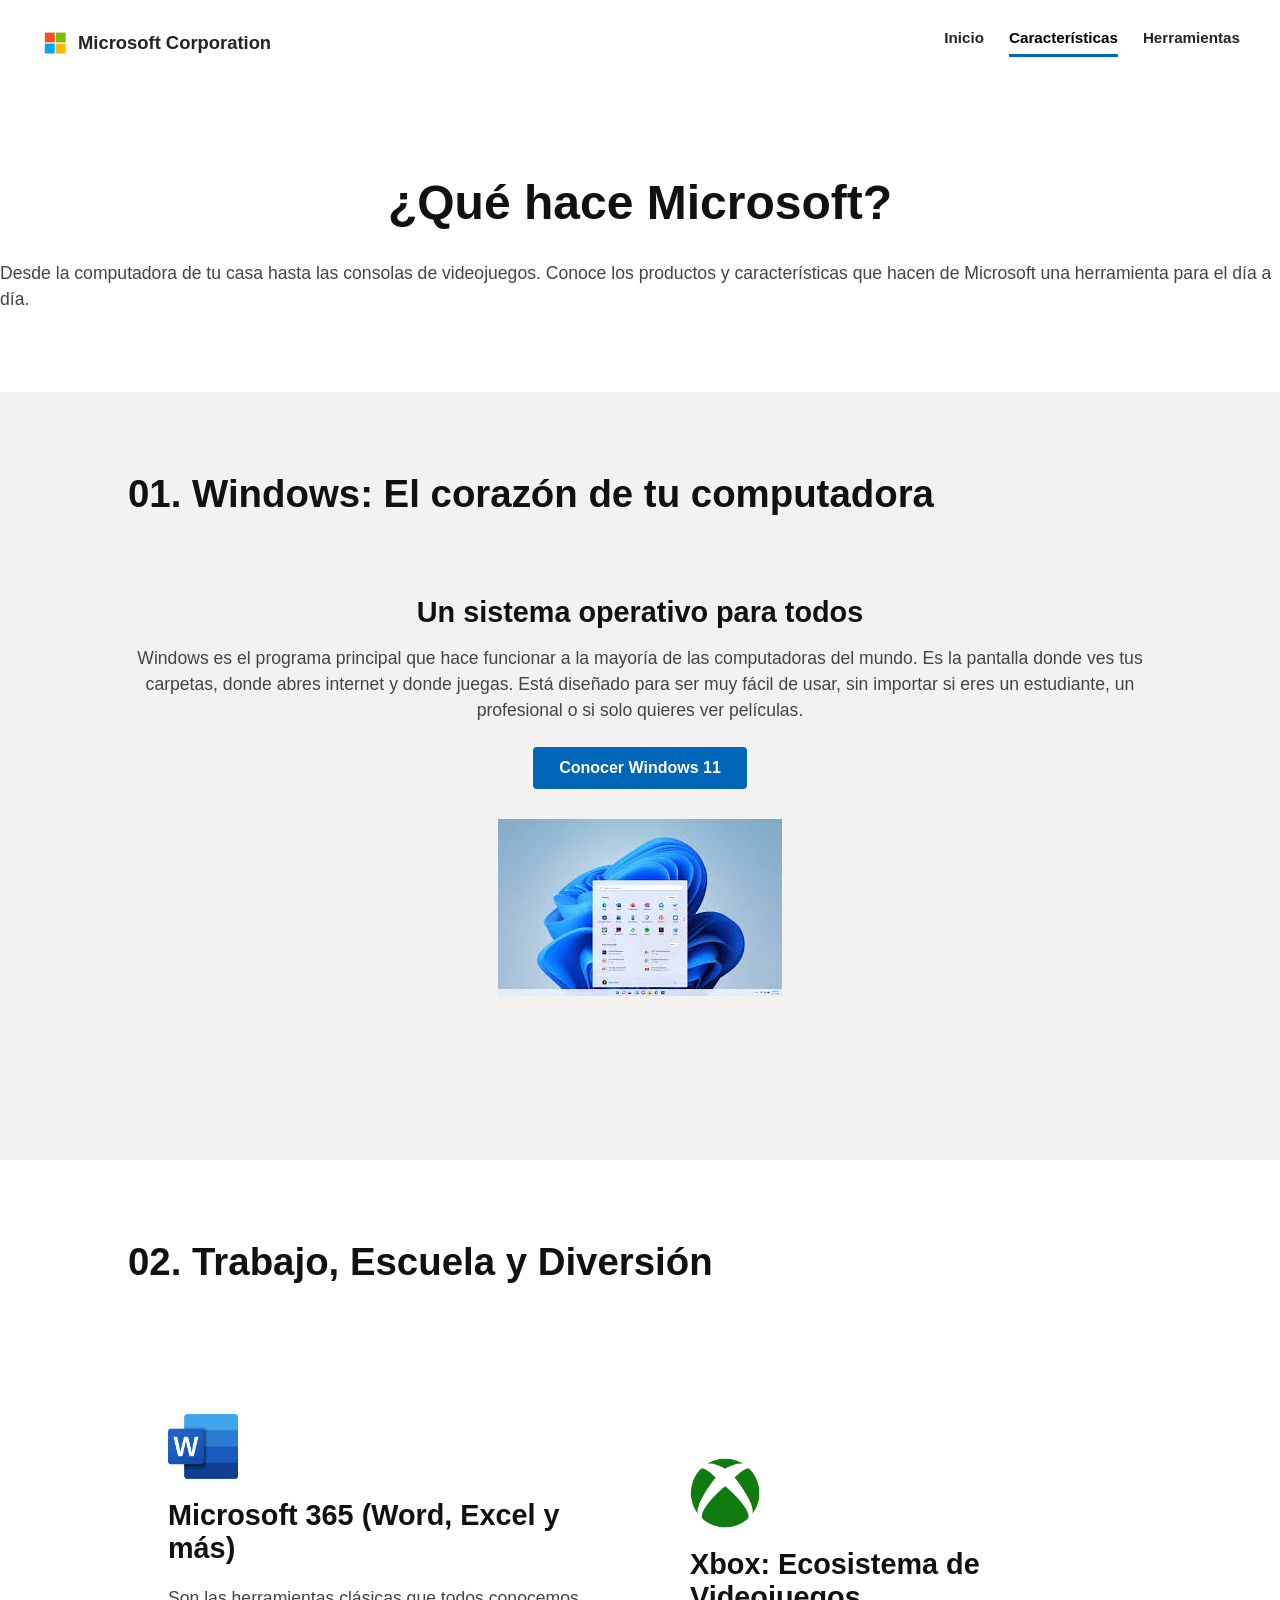
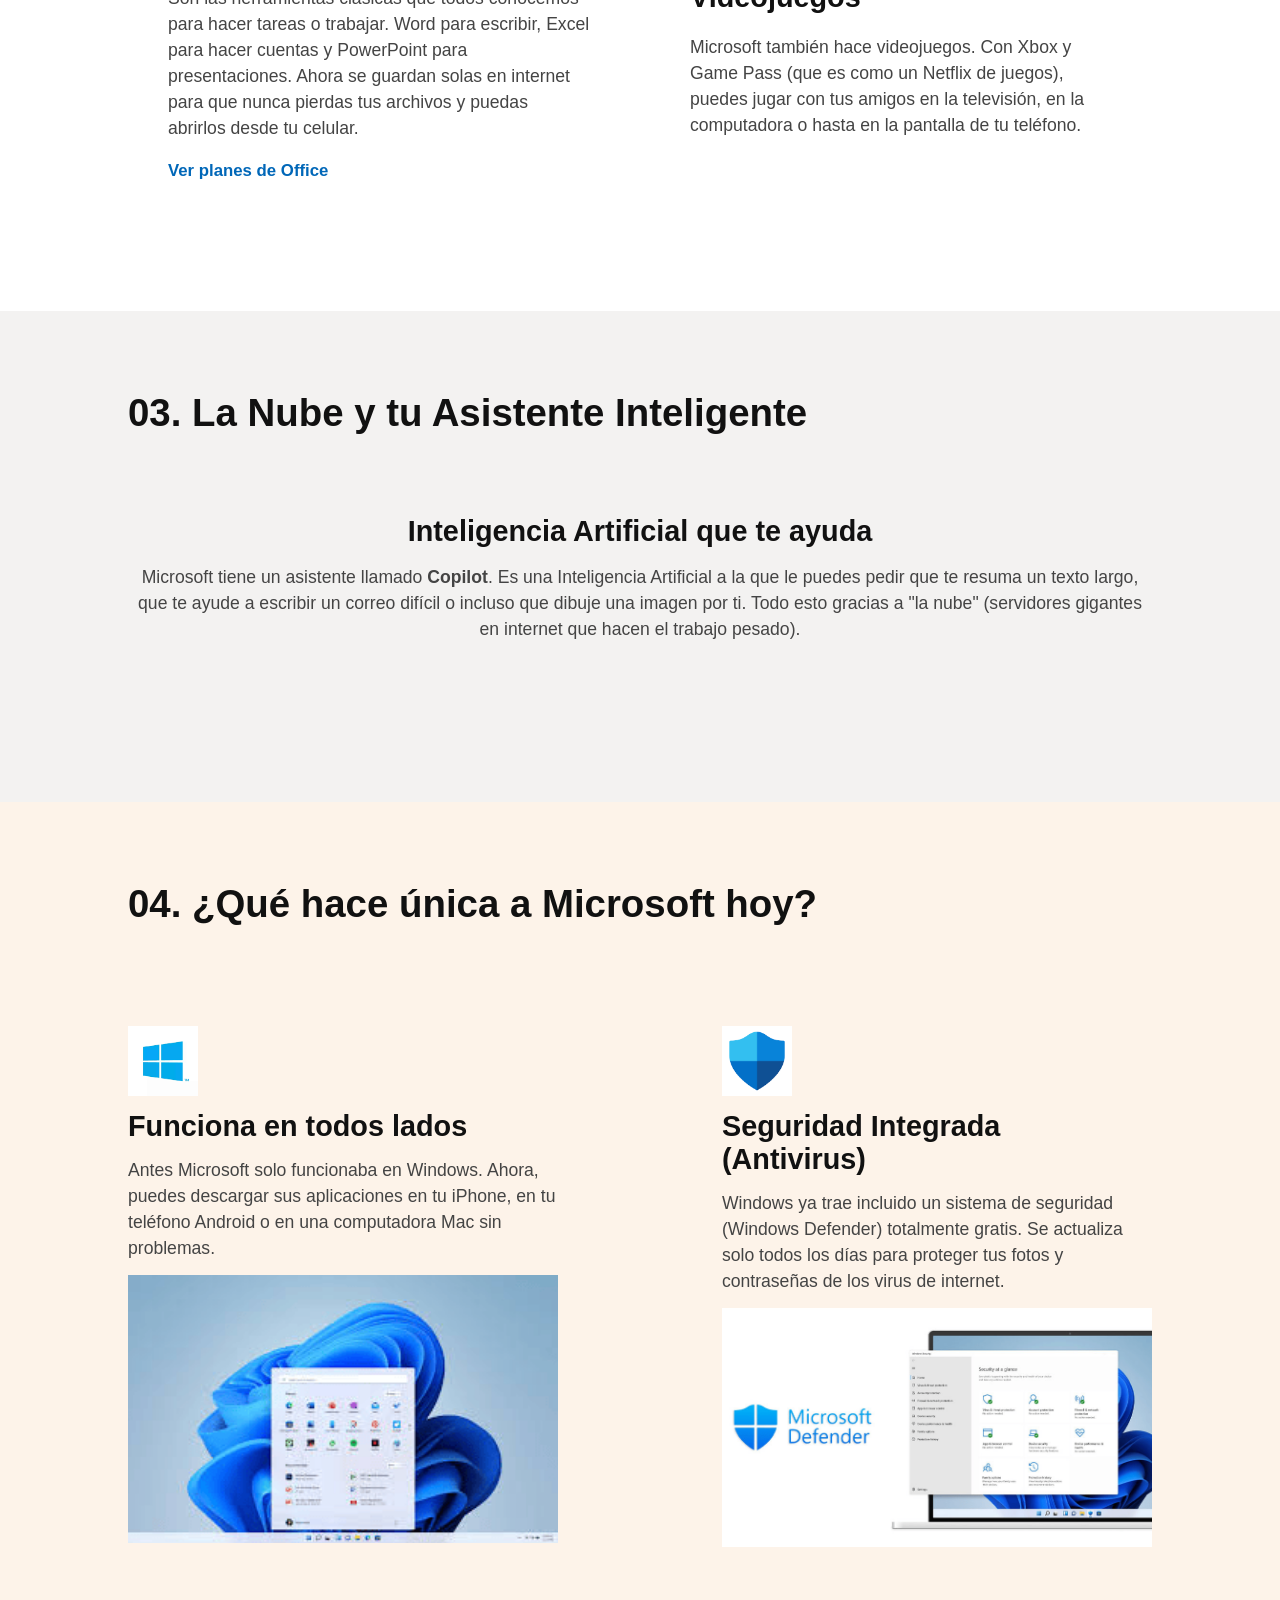
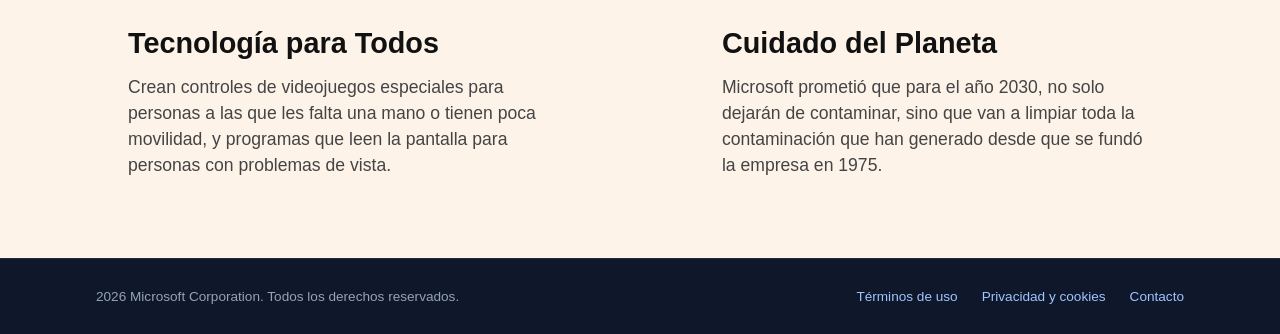
==== commit f2ea9e60: "saved" ====
--- a/pages/caracteristicas.html
+++ b/pages/caracteristicas.html
@@ -24,7 +24,7 @@
     <main class="seccion-caracteristicas">
         <div class="fondo-blanco">
             <h1 class="titulo-herramientas">¿Qué hace Microsoft?</h1>
-            <p class="info-herramienta" style="text-align: center; max-width: 700px; margin: 0 auto;">
+            <p class="info-herramienta">
                 Desde la computadora de tu casa hasta las consolas de videojuegos. Conoce los productos y
                 características que hacen de Microsoft una herramienta para el día a día.
             </p>
--- a/static/css/style.css
+++ b/static/css/style.css
@@ -18,7 +18,9 @@
     padding: 20px 40px;
     box-sizing: border-box;
     background-color: #ffffff;
+
     position: fixed;
+    z-index: 1;
 }
 
 .bloque-logo {
@@ -546,7 +548,11 @@
 /* HERRAMIENTAS */
 
 .body-herramientas {
+    margin: 0;
     background-color: #ECF0F1;
+    display: flex;
+    flex-direction: column;
+    align-items: center;
 }
 
 .contenedor-principal {
